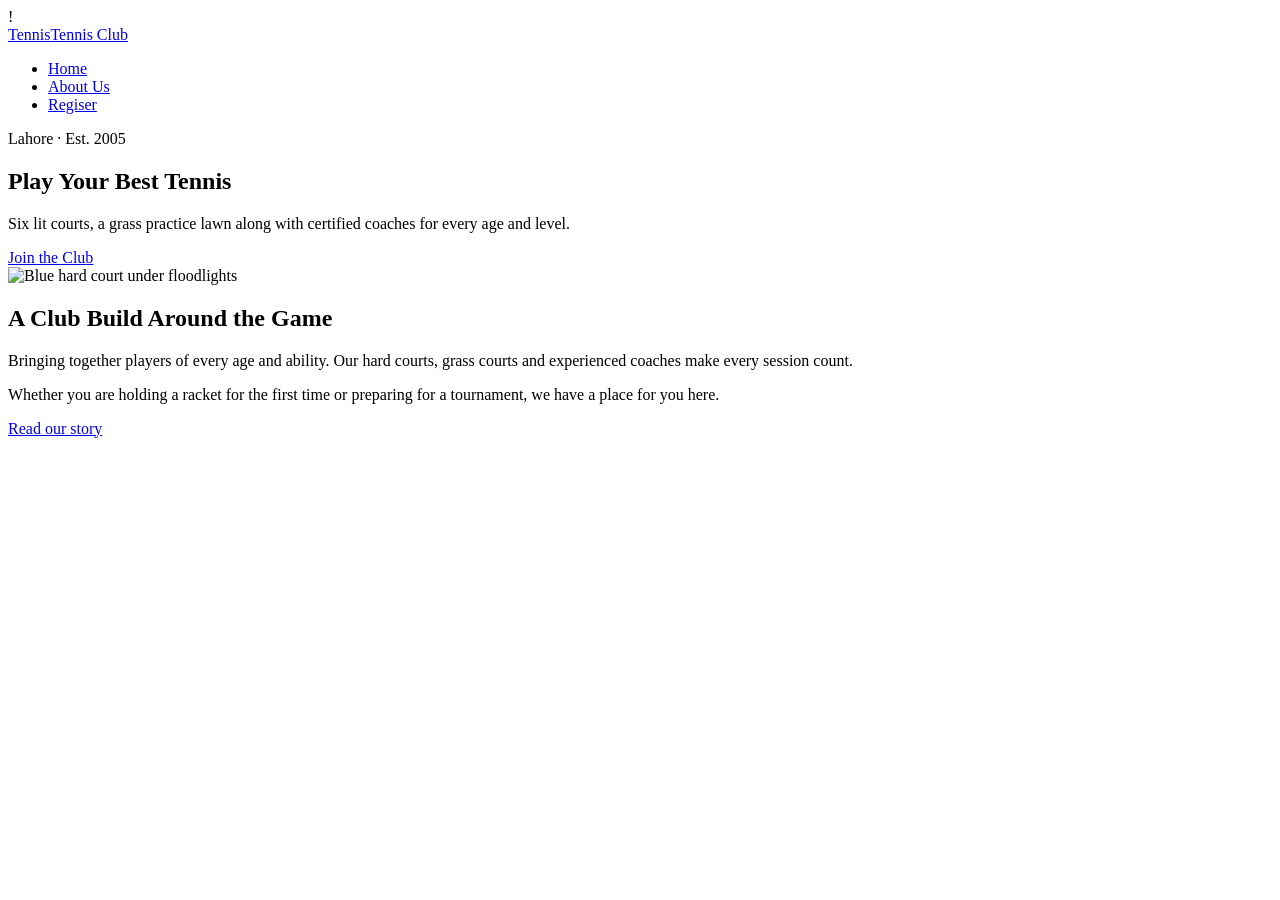
==== index.html @ 44fdbeac "creating index.html. Added headings, a few paragraphs along with an image to show the court. Also ad" ====
!<!DOCTYPE html>
<html lang = "eng">
<head>
    <meta charset = "UFT-8">
    <meta name = "viewport" content = "width=device-width, initial-scale = 1.0">
    <title>Tennis Club | Home</title>
    <link rel = "stylesheet" href = "css/home.css">
</head>
<body>
    
    <header class = "site-header">
	<a class = "logo" href = "index.html">Tennis<span>Tennis Club</span></a>
	<nav class = "main-nav">
	    <ul>
	    <li><a href = "index.html">Home</a></li>
	    <li><a href = "about.html">About Us</a></li>
	    <li><a href = "register.html">Regiser</a></li>
	    </ul>
	</nav>
    </header>
    
    <section>
	<div>
	    <p class>Lahore &middot; Est. 2005</p>
	    <h1> Play Your Best Tennis</h1>
	    <p> Six lit courts, a grass practice lawn along with certified coaches for every age and level.</p>
	    <a href = "register.html">Join the Club</a>
	</div>
    </section>

    <main>
    	<section>
    		<div>
    			<img src="images/court-head.png" alt="Blue hard court under floodlights">
    		</div>
		<div>
		    <h2>A Club Build Around the Game</h2>
		    <p> Bringing together players of every age and ability. Our hard courts, grass courts and experienced coaches make every session count.</p>
		    <p> Whether you are holding a racket for the first time or preparing for a tournament, we have a place for you here.</p>
		    <p><a href = "about.html">Read our story</a>
		</div>
    	</section>
    </main>

</body>

</html>
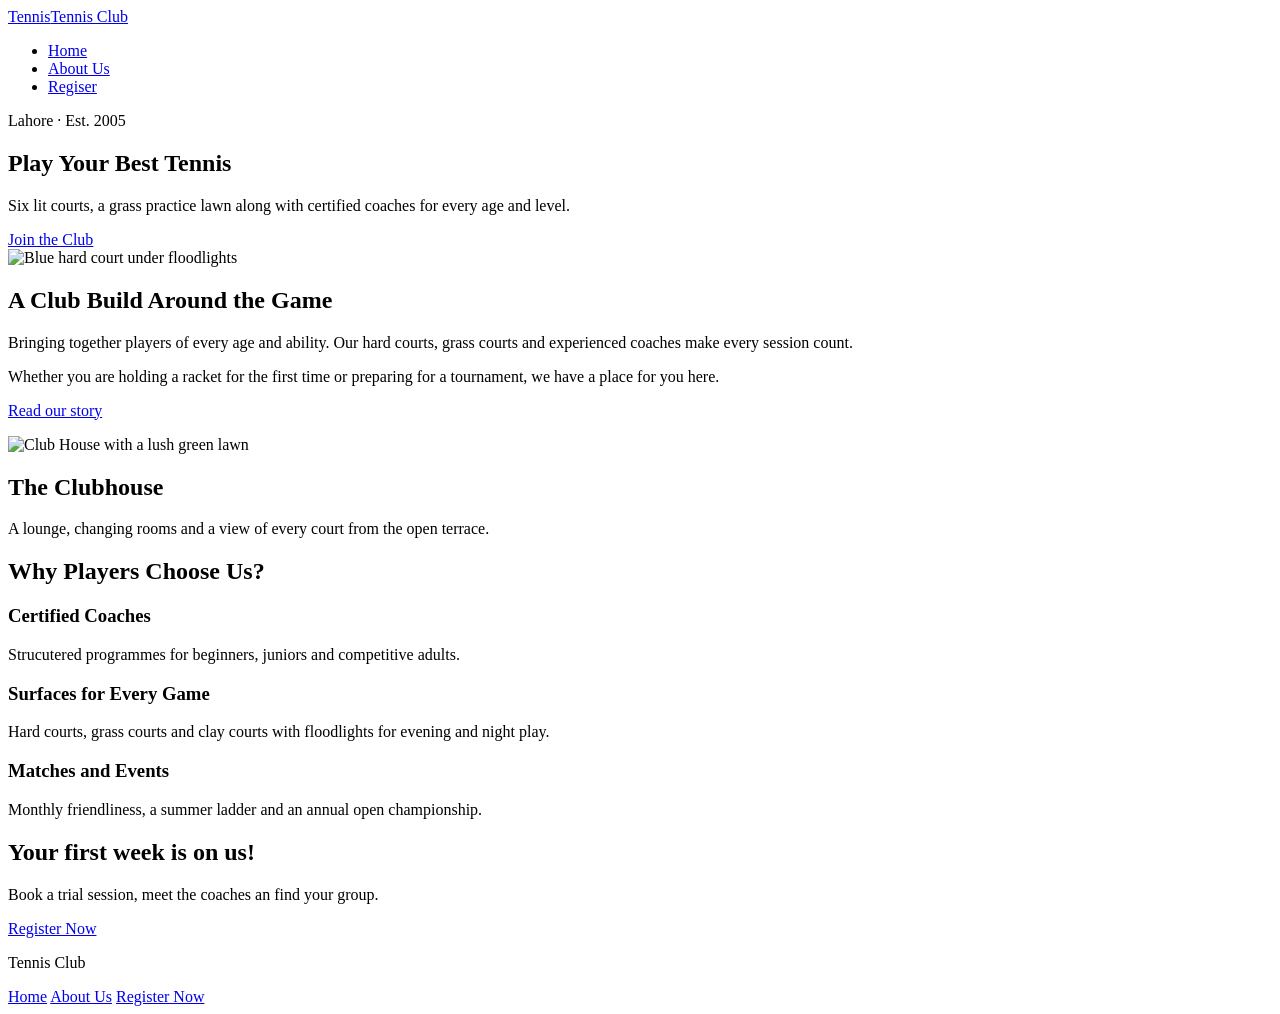
==== commit 2afec225: "finished index.html without css classes. Added a footer and further details on the home page along w" ====
--- a/index.html
+++ b/index.html
@@ -1,4 +1,4 @@
-!<!DOCTYPE html>
+<!DOCTYPE html>
 <html lang = "eng">
 <head>
     <meta charset = "UFT-8">
@@ -40,7 +40,48 @@
 		    <p><a href = "about.html">Read our story</a>
 		</div>
     	</section>
+
+	<section>
+	    <img src="images/clubhouse.html" alt="Club House with a lush green lawn">
+	    <div>
+		    <h2>The Clubhouse</h2>
+		    <p>A lounge, changing rooms and a view of every court from the open terrace.</p>
+	    </div>
+	</section>
+
+	<section>
+	    <h2>Why Players Choose Us?</h2>
+	    <div>
+		    <article>
+			    <h3>Certified Coaches</h3>
+			    <p>Strucutered programmes for beginners, juniors and competitive adults.</p>
+		    </article>
+		    <article>
+			    <h3>Surfaces for Every Game</h3>
+			    <p>Hard courts, grass courts and clay courts with floodlights for evening and night play.</p>
+		    </article>
+		    <article>
+			    <h3>Matches and Events</h3>
+			    <p>Monthly friendliness, a summer ladder and an annual open championship.</p>
+		    </article>
+	    </div>
+	</section>
+
+	<section>
+	    <h2>Your first week is on us!</h2>
+	    <p>Book a trial session, meet the coaches an find your group.</p>
+	    <a href = "register.html">Register Now</a>
+	</section>
     </main>
+
+    <footer>
+	<p>Tennis Club</p>
+	<nav>
+	    <a href = "index.html">Home</a>
+	    <a href = "about.html">About Us</a>
+	    <a href = "register.html">Register Now</a>
+	</nav>
+    </footer>
 
 </body>
 
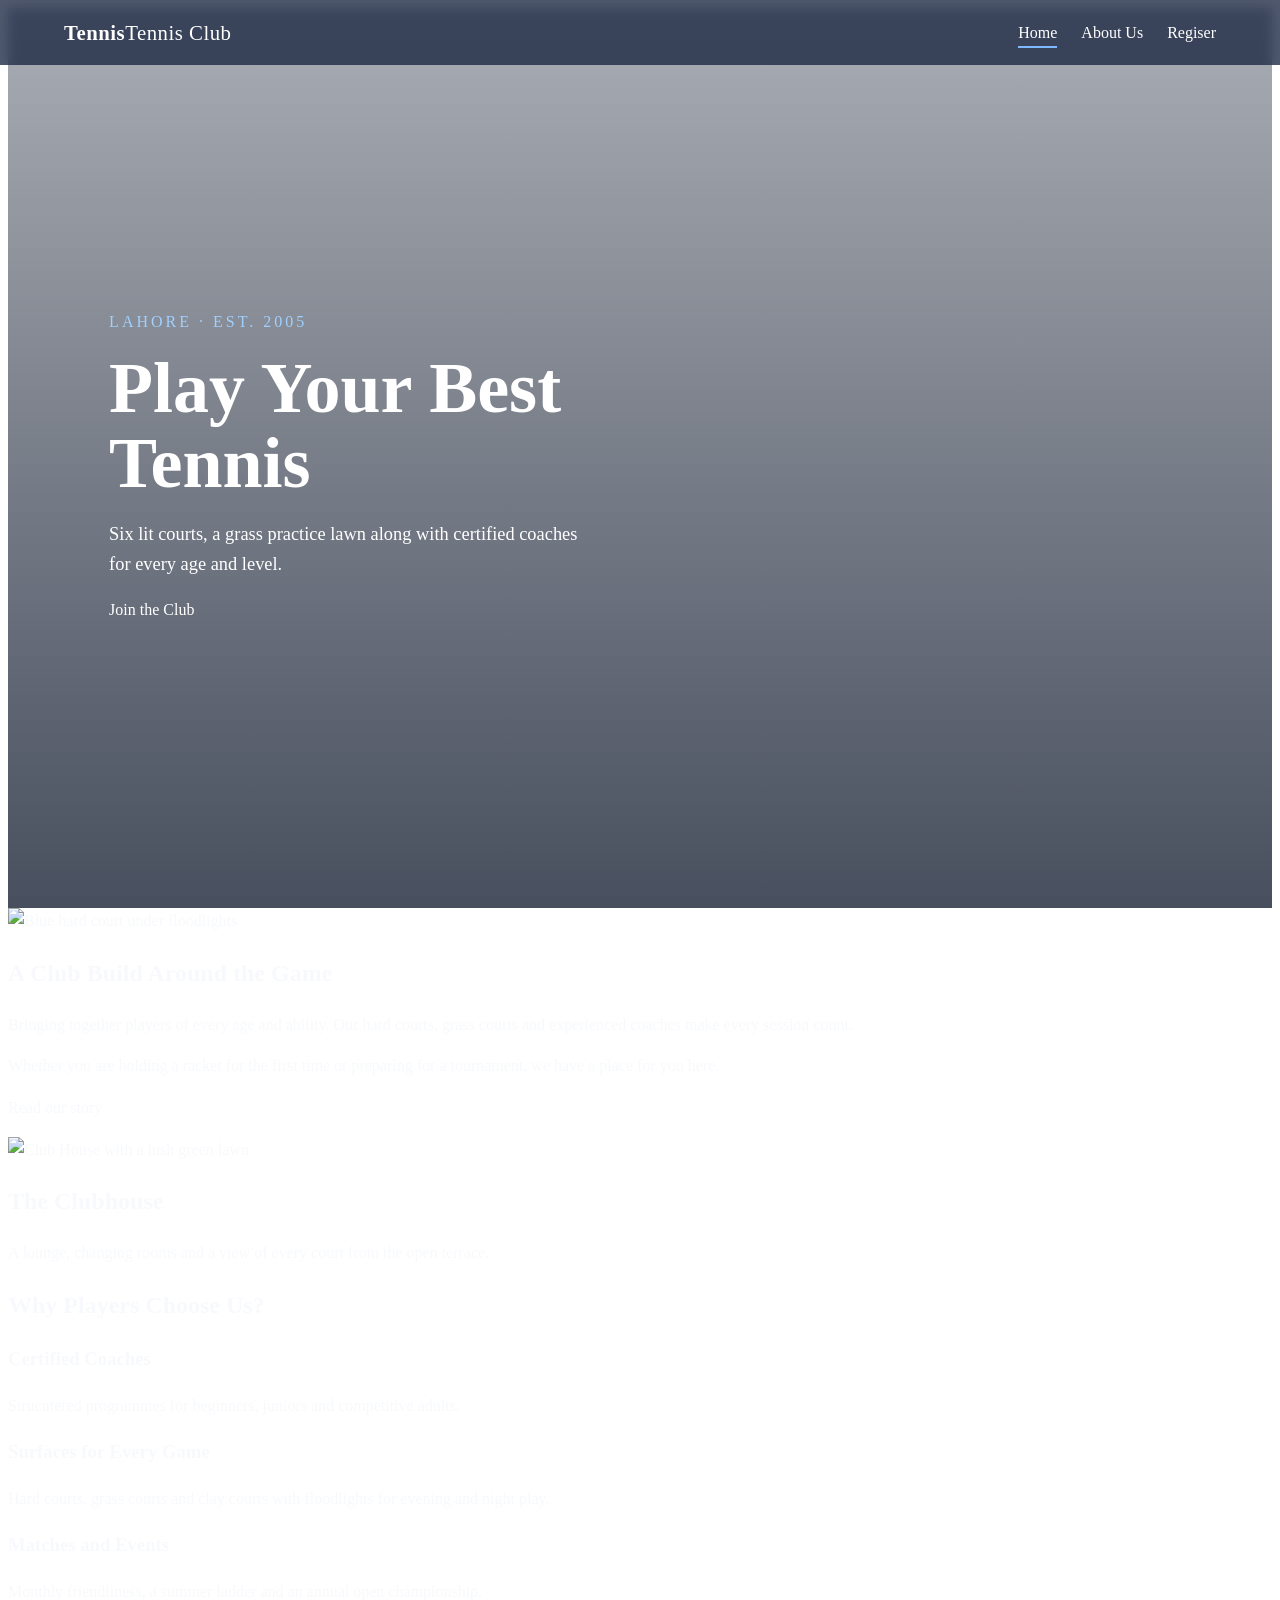
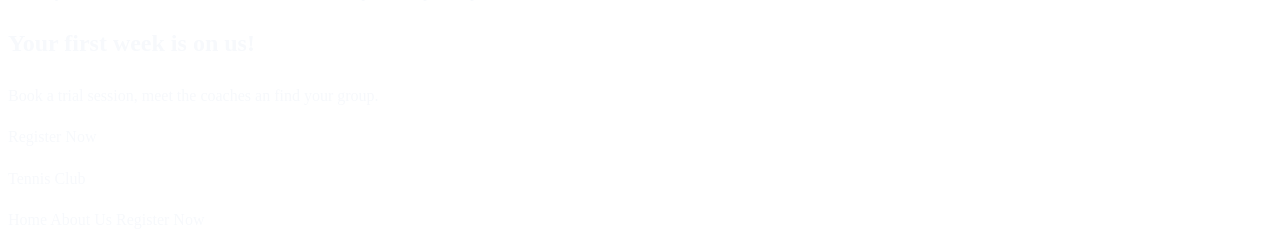
==== commit c8af50d4: "started working on home.css which is paired with index.html. Added classes for the header along with" ====
--- a/index.html
+++ b/index.html
@@ -12,18 +12,18 @@
 	<a class = "logo" href = "index.html">Tennis<span>Tennis Club</span></a>
 	<nav class = "main-nav">
 	    <ul>
-	    <li><a href = "index.html">Home</a></li>
+	    <li><a href = "index.html" class = "active">Home</a></li>
 	    <li><a href = "about.html">About Us</a></li>
 	    <li><a href = "register.html">Regiser</a></li>
 	    </ul>
 	</nav>
     </header>
     
-    <section>
-	<div>
-	    <p class>Lahore &middot; Est. 2005</p>
+    <section class = "hero">
+	<div class="hero-content">
+	    <p class="eyebrow">Lahore &middot; Est. 2005</p>
 	    <h1> Play Your Best Tennis</h1>
-	    <p> Six lit courts, a grass practice lawn along with certified coaches for every age and level.</p>
+	    <p class = "hero-text"> Six lit courts, a grass practice lawn along with certified coaches for every age and level.</p>
 	    <a href = "register.html">Join the Club</a>
 	</div>
     </section>
--- a/css/home.css
+++ b/css/home.css
@@ -0,0 +1,124 @@
+:root {
+    --court-blue = #1f6fd1;
+    --court-green: #2e8B57;
+    --ink: #14213d;
+    --paper: #f7f9fc;
+}
+
+* {
+    box-sizing: border-box;    
+}
+
+body {
+    margin: 0
+    font-family:: "Segoe UI", Roboto, Arial, sans-serif;
+    color: var(--paper);
+    line-height: 1.6;
+}
+
+img {
+    display: block;
+    max-width: 100%;
+}
+
+a {
+    color: var(--court-blue);
+    text-decoration: none;
+}
+
+.site-header {
+    position: fixed;
+    top: 0;
+    left: 0;
+    right: 0;
+    z-index: 10;
+    display: flex;
+    justify-content: space-between;
+    align-items: center;
+    padding: 1rem 5%;
+    background: rgba(20, 33, 61, 0.75);
+    backdrop-filter: blur(6px);
+    color: ##FFF;
+}
+
+.logo {
+    color: #fff;
+    font-size: 1.3rem;
+    font-weight: 700;
+    letter-spacing: 0.5px;
+}
+
+.logo span {
+    font-weight: 300;
+}
+
+.main-nav ul {
+    display: flex;
+    gap: 1.5rem;
+    list-style: none;
+    margin: 0;
+    padding: 0;
+}
+
+.main-nav a {
+    color: #fff;
+    padding: 0.3rem 0;
+    border-bottom: 2px solid transparent;
+    transition: border-color 0.3s;
+}
+
+.main-nav a:hover,
+.main-nav a.active {
+    border-color: #7fb8ff;
+}
+
+
+.hero {
+    min-height: 100vh;
+    display: flex;
+    align-items: center;
+    padding: 0 8%;
+    color: #fff;
+    background:
+    linear-gradient(rgba(10, 20, 40, 0.35), rgba(10, 20, 40, 0.75)),
+    url("../images/court-night.png") center / cover fixed;
+}
+
+.hero-content {
+    max-width: 640px;
+    animation: slowRise 1.4s ease-out both;
+}
+
+.eyebrow {
+    text-transform: uppercase;
+    letter-spacing: 3px;
+    font-size = 0.85rem;
+    color: #9fd0ff;
+}
+
+.hero h1 {
+    font-size: clamp(2.5rem, 6vw, 4.5rem);
+    line-height: 1.05;
+    margin: 0.3rem 0 1rem;;
+}
+
+.hero-text {
+    font-size: 1.15rem;
+    max-width: 52ch;
+}
+
+.btn {
+    display: inline-block;
+    margin-top: 1.5rem;
+    padding: 0.9rem 2rem;
+    border-radius: 40px;
+    background: var(--court-blue);
+    color: #fff;
+    box-shafow: 0 8px 20px rgba(31, 111, 209, 0.4);
+    transition: transform 0.2s, box-shadow 0.2s;
+}
+
+.btn:hover {
+    trasnform: translateY(-3px);
+    box-shadow: 0 12px 26px rgba(31, 111, 209, 0.55);
+}
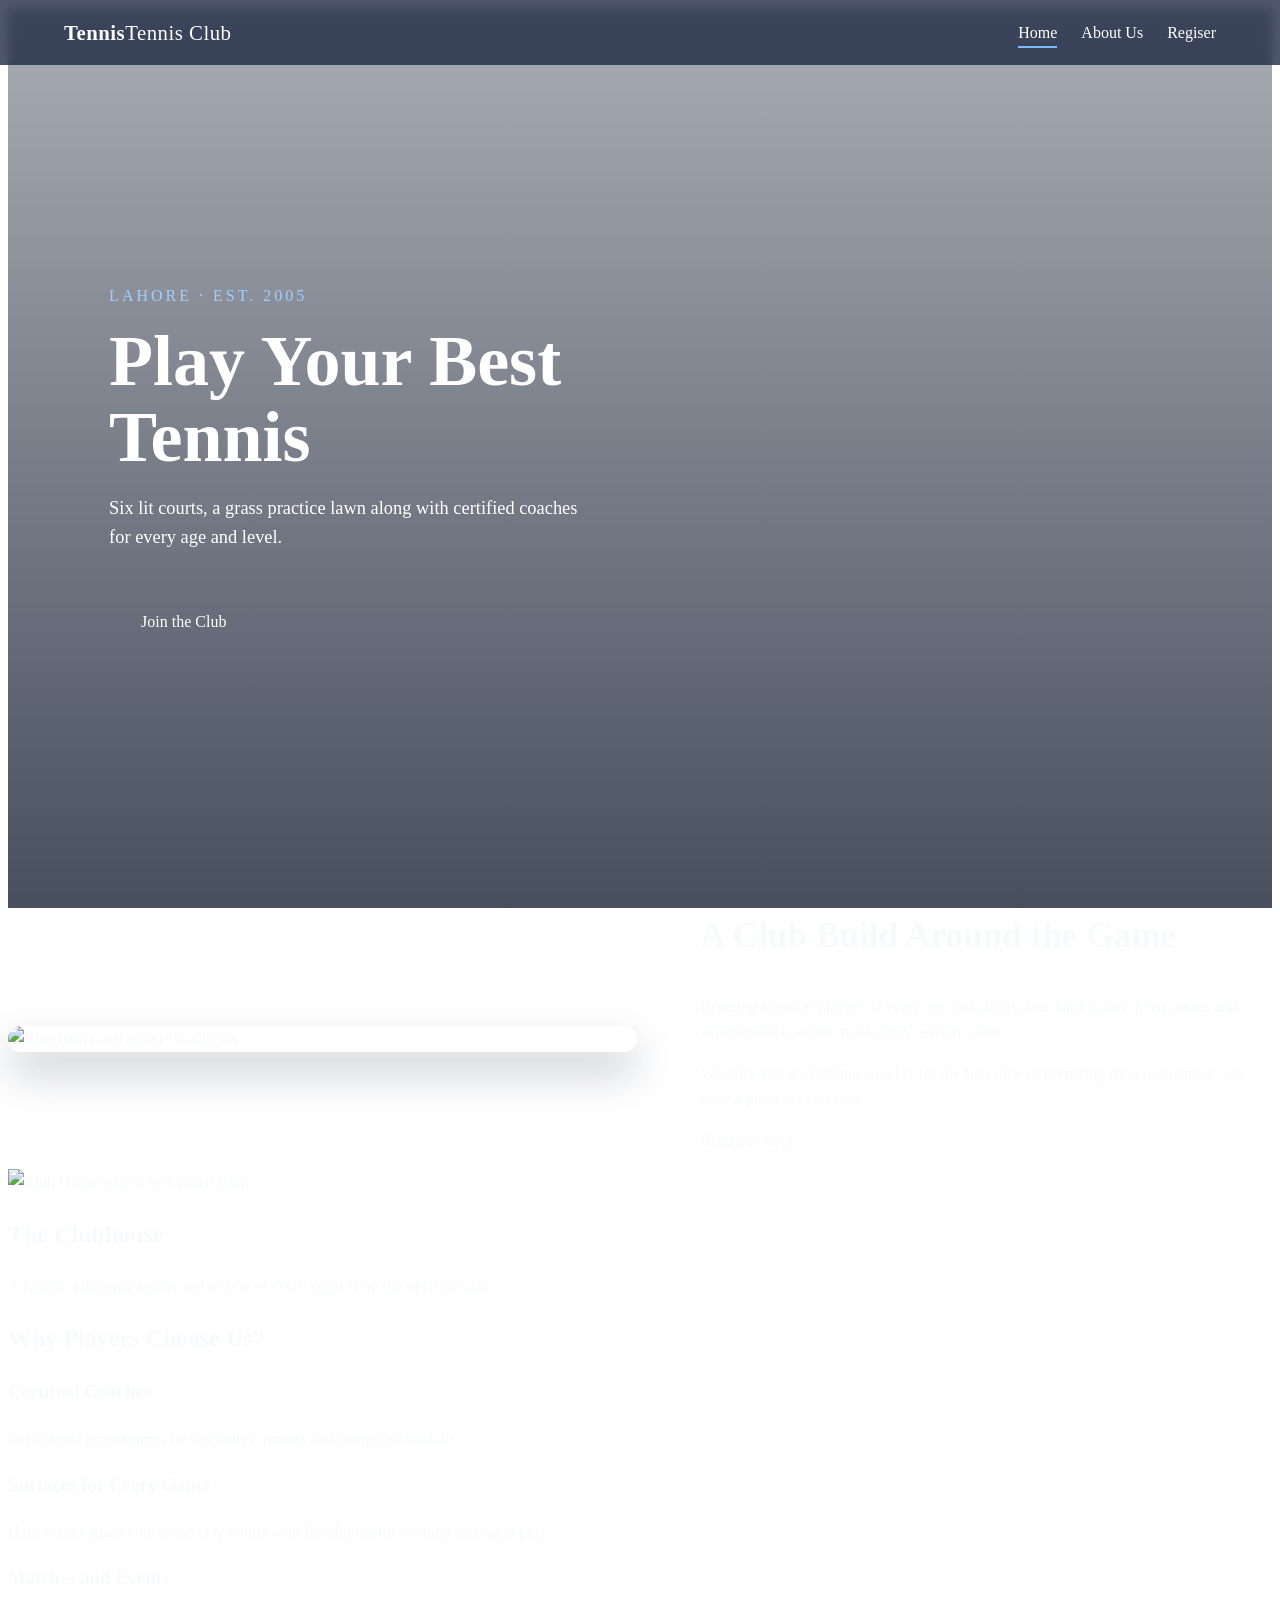
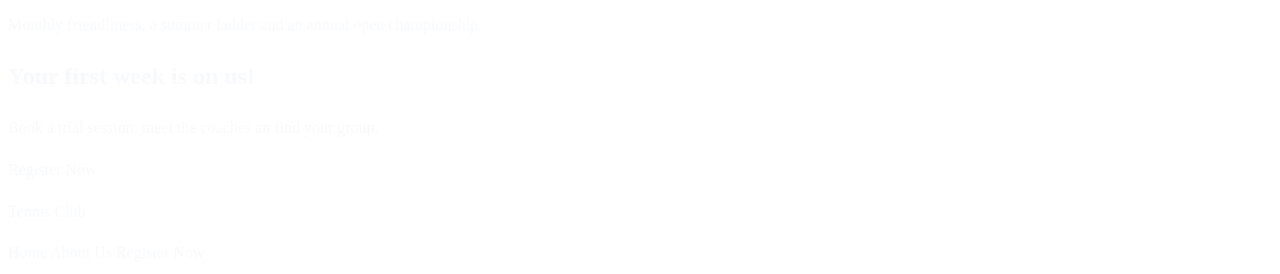
==== commit 01aae1a0: "added classes for the intro section of the page" ====
--- a/index.html
+++ b/index.html
@@ -24,16 +24,16 @@
 	    <p class="eyebrow">Lahore &middot; Est. 2005</p>
 	    <h1> Play Your Best Tennis</h1>
 	    <p class = "hero-text"> Six lit courts, a grass practice lawn along with certified coaches for every age and level.</p>
-	    <a href = "register.html">Join the Club</a>
+	    <a class = "btn" href = "register.html">Join the Club</a>
 	</div>
     </section>
 
     <main>
-    	<section>
-    		<div>
+    	<section class = "intro reveal" id = "welcome">
+    		<div class = "intro-image">
     			<img src="images/court-head.png" alt="Blue hard court under floodlights">
     		</div>
-		<div>
+		<div class = "intro-text">
 		    <h2>A Club Build Around the Game</h2>
 		    <p> Bringing together players of every age and ability. Our hard courts, grass courts and experienced coaches make every session count.</p>
 		    <p> Whether you are holding a racket for the first time or preparing for a tournament, we have a place for you here.</p>
--- a/css/home.css
+++ b/css/home.css
@@ -122,3 +122,23 @@
     trasnform: translateY(-3px);
     box-shadow: 0 12px 26px rgba(31, 111, 209, 0.55);
 }
+
+
+.intro {
+    display: grid;
+    grid-template-columns: 1.1fr 1fr;
+    gap: 4rem;
+    align-items: center;
+    padding: 6 rem 8%;
+}
+
+.intro-image img {
+    width: 100%;
+    border-radius: 16px;
+    box-shadow: 0 20px 40px rgba(20, 33, 61, 0.25);
+}
+
+.intro-text h2 {
+    font-size: 2.2rem;
+    margin-top: 0;
+}
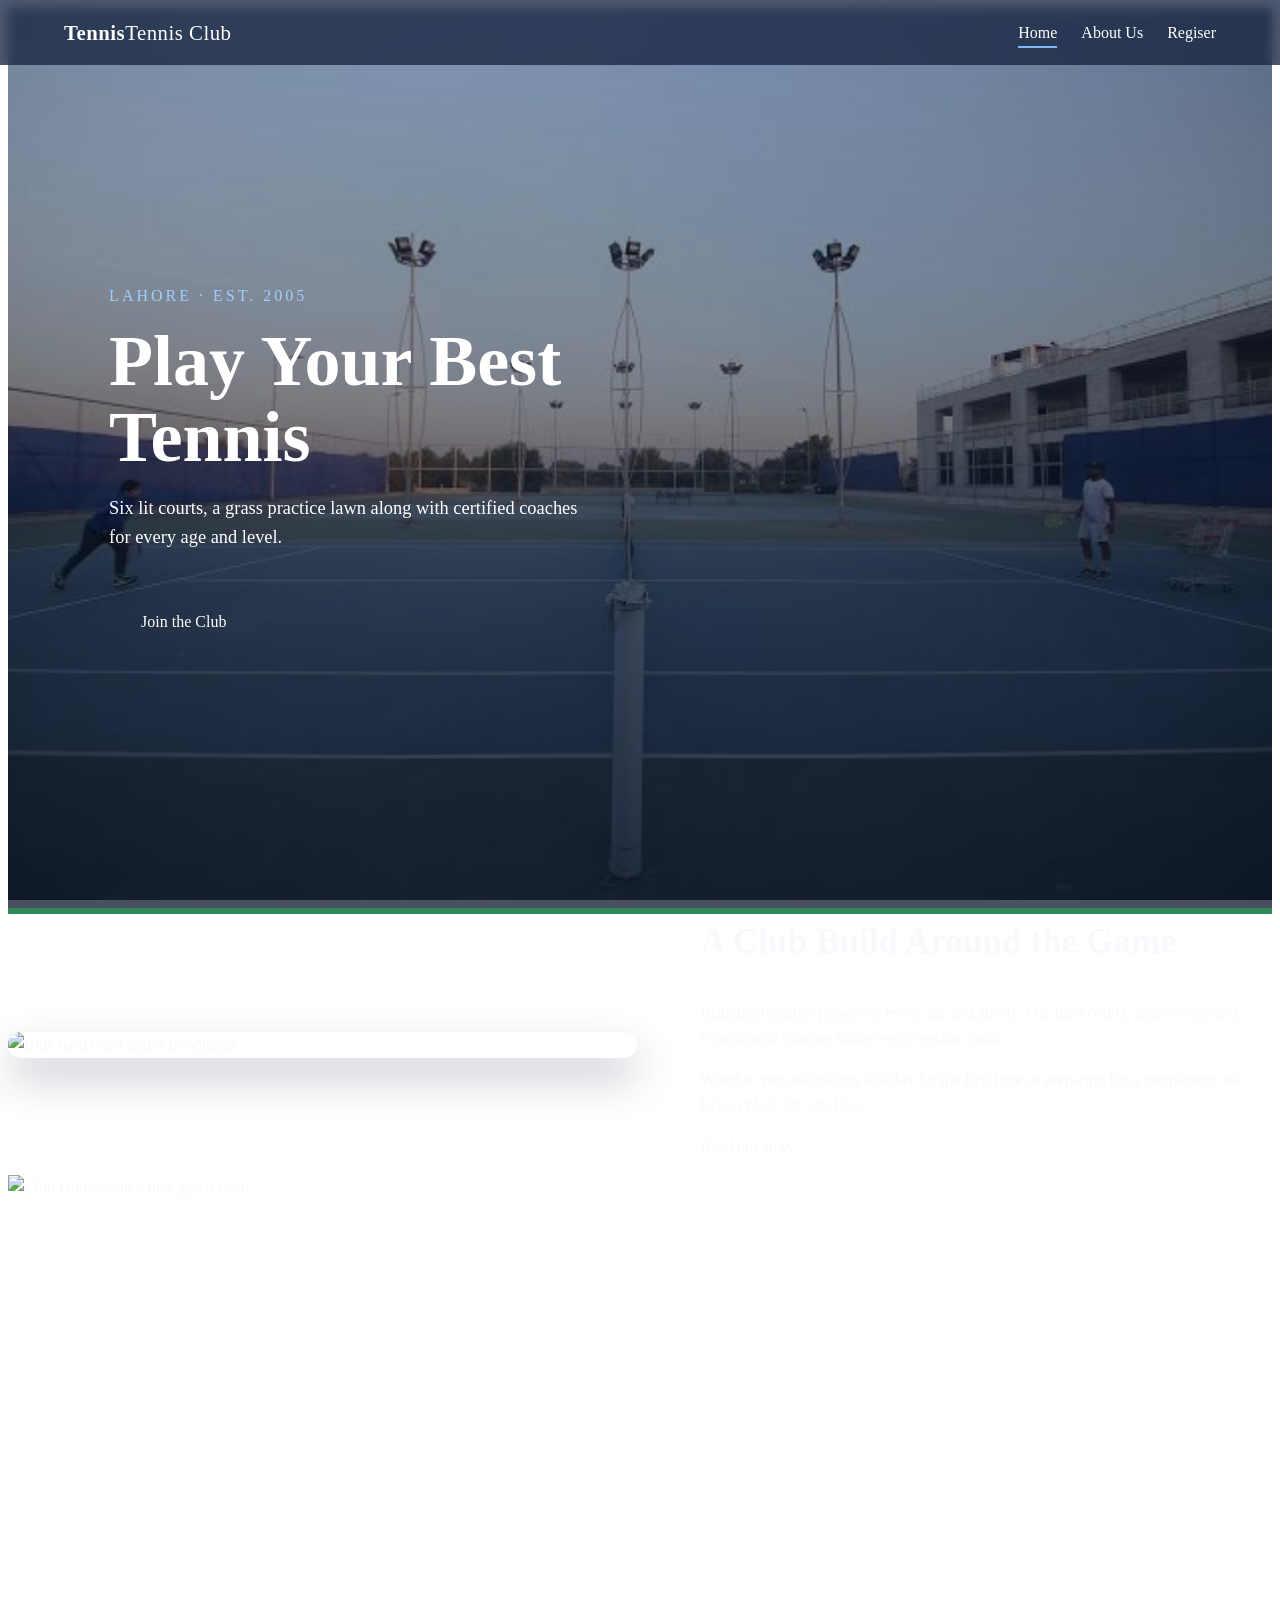
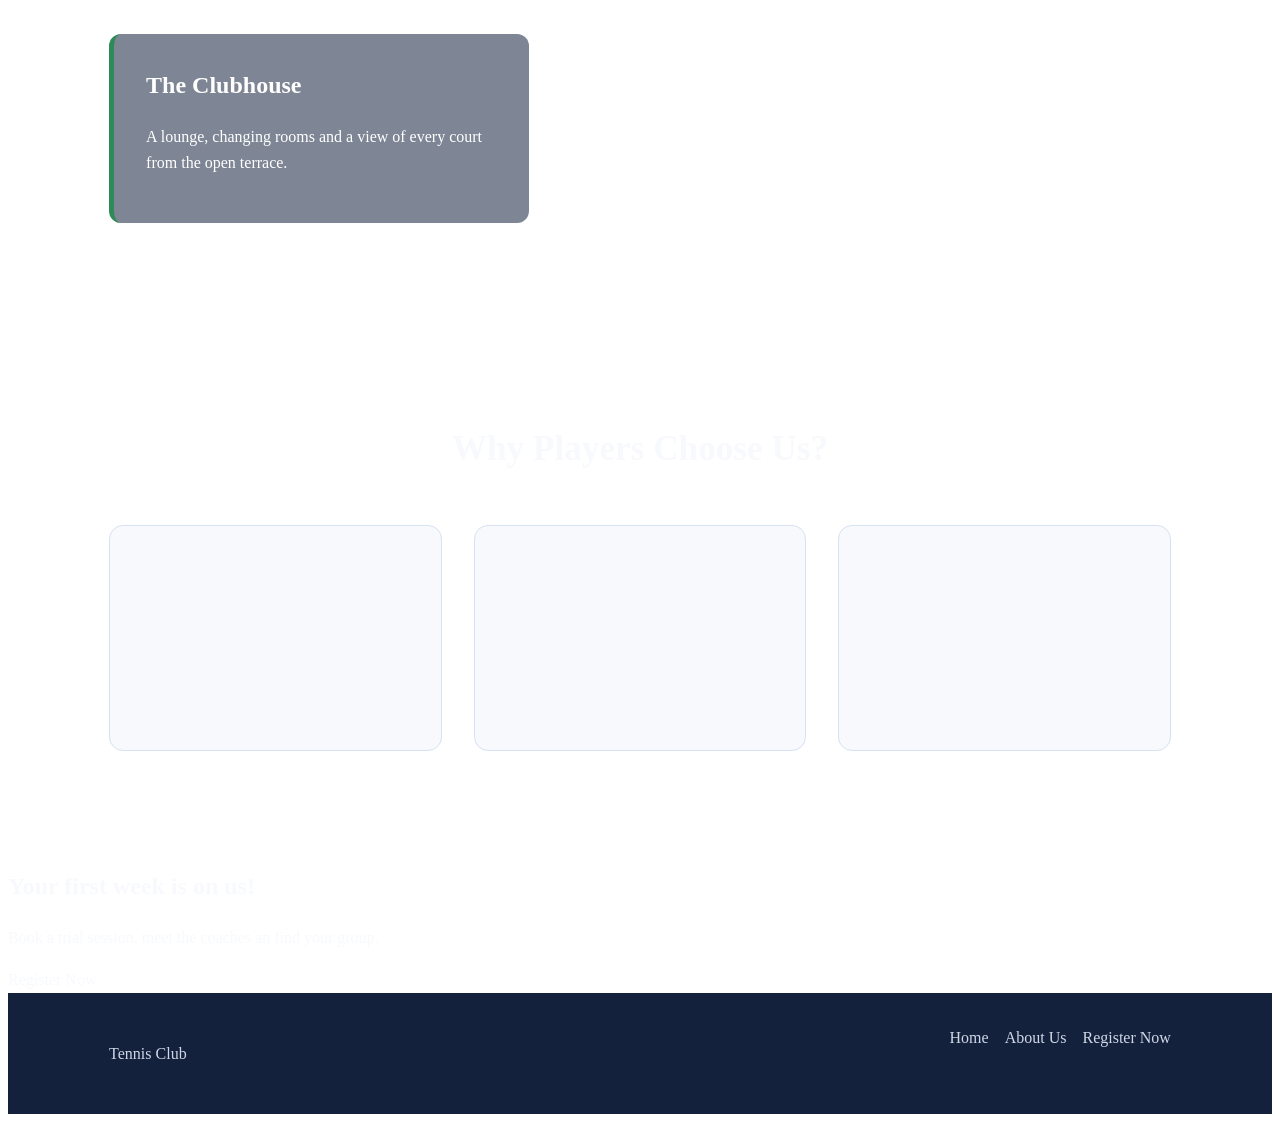
==== commit af253900: "added images folder" ====
--- a/index.html
+++ b/index.html
@@ -41,26 +41,26 @@
 		</div>
     	</section>
 
-	<section>
+	<section class = "full-band">
 	    <img src="images/clubhouse.html" alt="Club House with a lush green lawn">
-	    <div>
+	    <div class = "band-caption reveal">
 		    <h2>The Clubhouse</h2>
 		    <p>A lounge, changing rooms and a view of every court from the open terrace.</p>
 	    </div>
 	</section>
 
-	<section>
-	    <h2>Why Players Choose Us?</h2>
-	    <div>
-		    <article>
+	<section class = "features">
+	    <h2 class = "reveal">Why Players Choose Us?</h2>
+	    <div class = "feature-grid">
+		    <article class = "feature-card reveal">
 			    <h3>Certified Coaches</h3>
 			    <p>Strucutered programmes for beginners, juniors and competitive adults.</p>
 		    </article>
-		    <article>
+		    <article class = "feature-card reveal">
 			    <h3>Surfaces for Every Game</h3>
 			    <p>Hard courts, grass courts and clay courts with floodlights for evening and night play.</p>
 		    </article>
-		    <article>
+		    <article class = "feature-card reveal">
 			    <h3>Matches and Events</h3>
 			    <p>Monthly friendliness, a summer ladder and an annual open championship.</p>
 		    </article>
--- a/css/home.css
+++ b/css/home.css
@@ -142,3 +142,97 @@
     font-size: 2.2rem;
     margin-top: 0;
 }
+
+#welcome {
+    border-top: 6px solid var(--court-green);
+}
+
+
+.full-band {
+    position: relative;
+    height: 80vh;
+    overflow: hidden;
+}
+
+.full-band img {
+    width: 100%;
+    height: 100%;
+    object-fit: cover;
+}
+
+.band-caption {
+    position: absolute;
+    left: 8%;
+    bottom: 10%;
+    max-width: 420px;
+    padding: 2rem;
+    border-radius: 12px;
+    border-left: 5px solid var(--court-green);
+    background: rgba(20, 33, 61, 0.55);
+    color: #fff;
+}
+
+.band-caption h2 {
+    margin-top: 0;
+}
+
+
+.features {
+    padding: 6rem 8%;
+    background: #fff;
+}
+
+.features > h2 {
+    text-align: center;
+    font-size: 2.2rem;
+}
+
+.feature-grid {
+    display: grid;
+    grid-template-columns: repeat(auto-fit, minmax(240px, 1fr));
+    gap: 2rem;
+    margin-top: 3rem;
+}
+
+.feature-card {
+    padding: 2rem;
+    border: 1px solid #d6e2f3;
+    border-radius: 14px;
+    background: var(--paper);
+    transition: transform 0.3s, box-shadow 0.3s;
+}
+
+.feature-card:hover {
+    transform: translateY(-8px);
+    box-shadow: 0 16px 30px rgba(20, 33, 61, 0.12);
+}
+
+
+.cta {
+    padding: 6rem 8%;
+    text-align: center;
+    color: #fff;
+    background: linear-gradient(135deg, var(--court-blue), var(--court-green));
+}
+
+.cta .btn {
+    background: #fff;
+    color: var(--ink);
+}
+
+
+footer {
+    display: flex;
+    justify-content: space-between;
+    flex-wrap: wrap;
+    gap: 1rem;
+    padding: 2rem 8%;
+    background: var(--ink);
+    color: #cfd8e6;
+}
+
+footer nav {
+    display: flex;
+    flex-wrap: wrap;
+    gap: 1rem;
+}
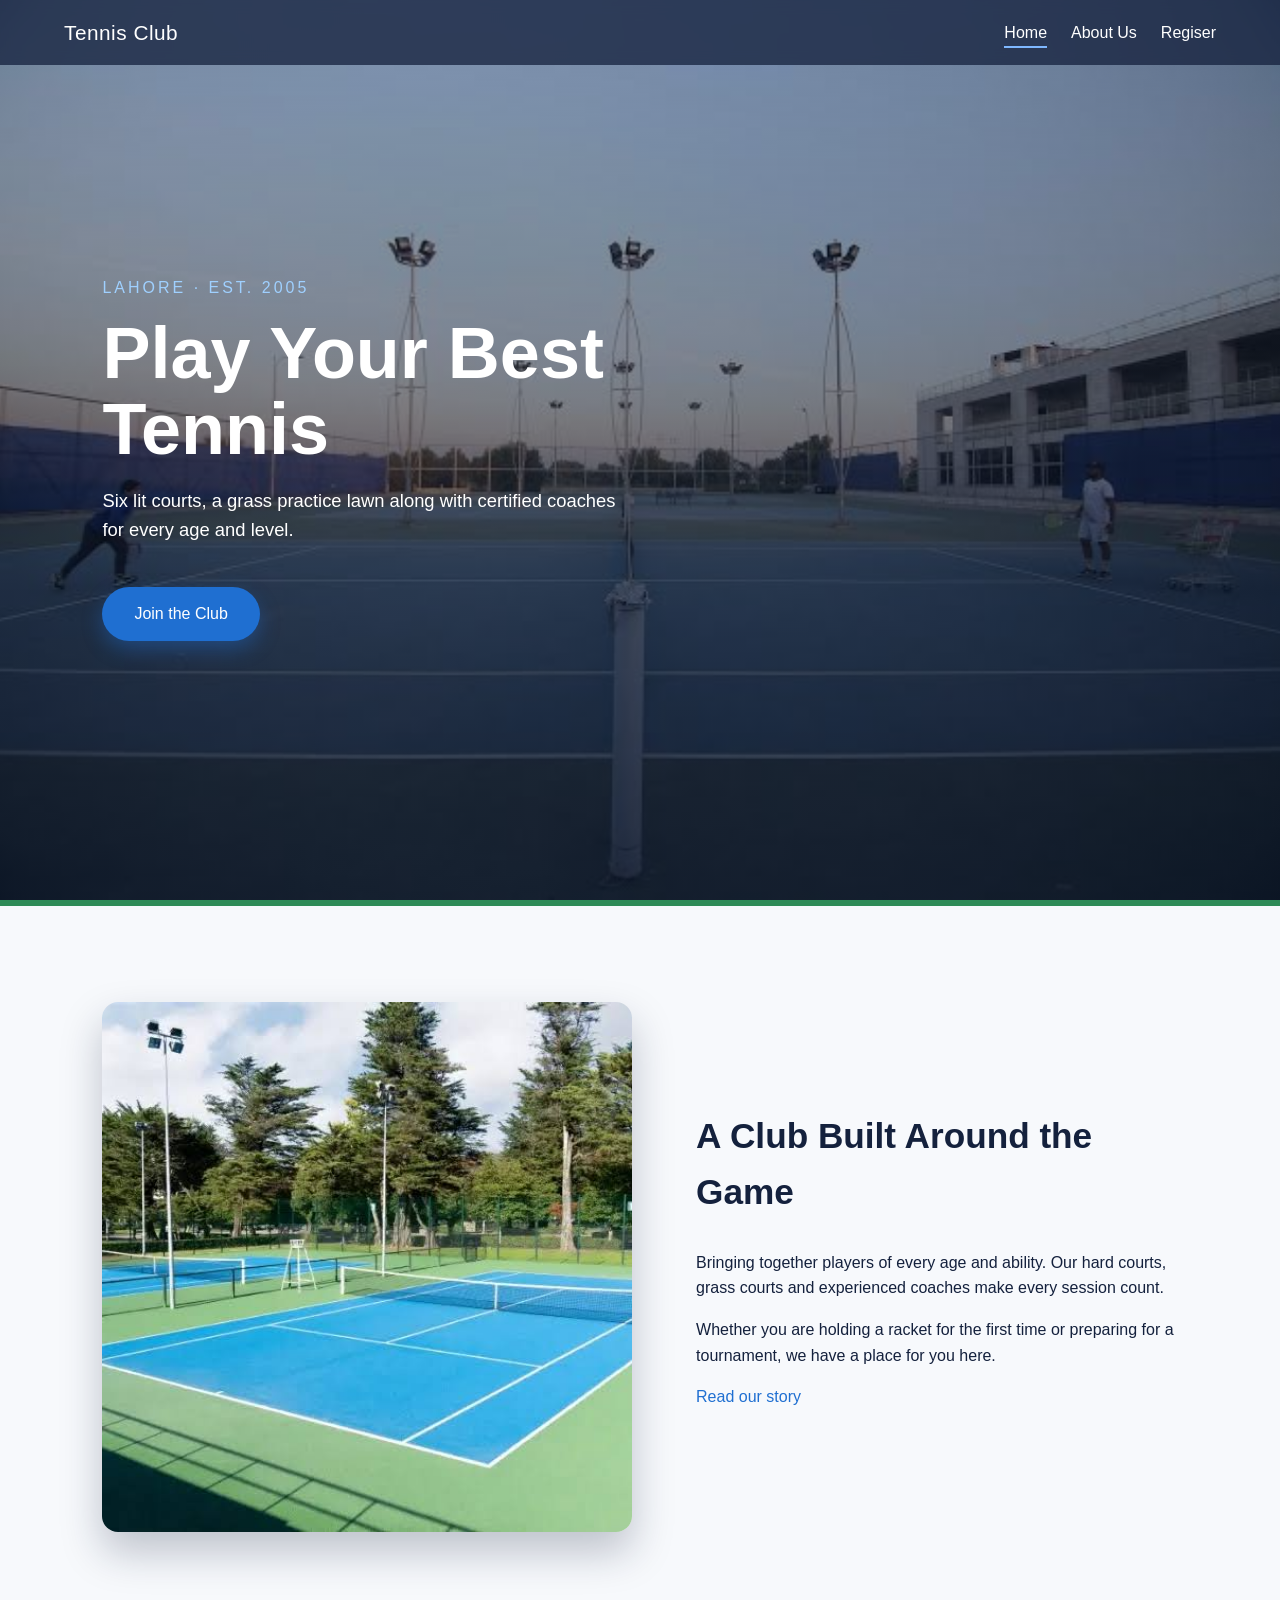
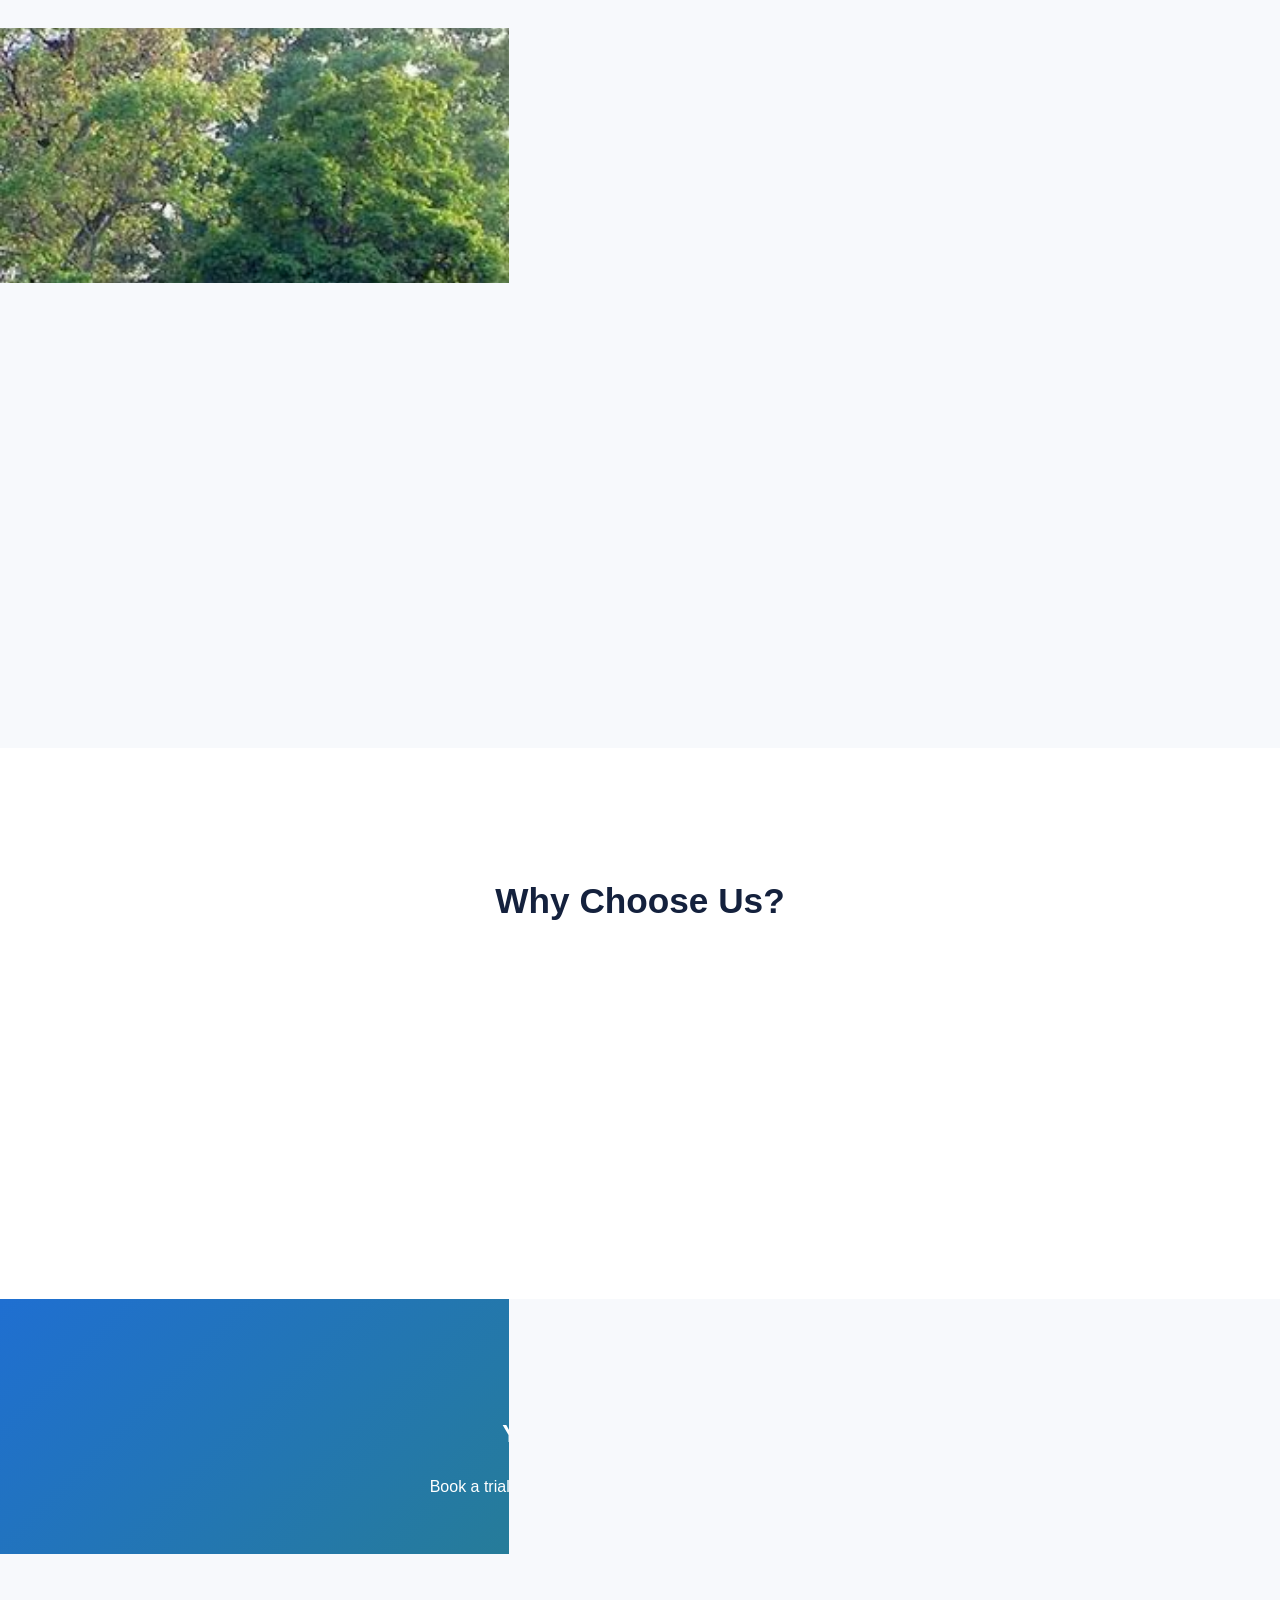
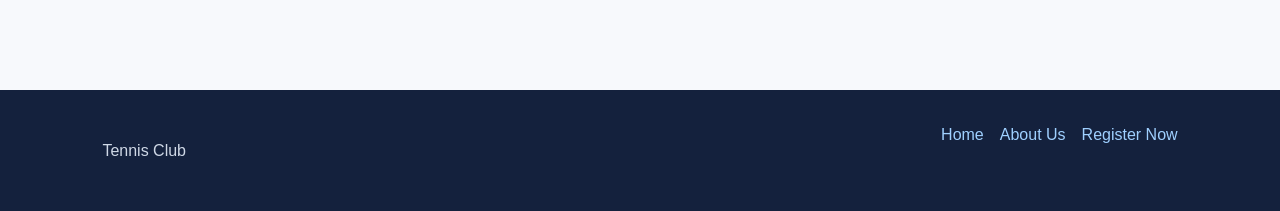
==== commit 74a0aea4: "debugged index.html home.css for text colors and images not showing up" ====
--- a/index.html
+++ b/index.html
@@ -9,7 +9,7 @@
 <body>
     
     <header class = "site-header">
-	<a class = "logo" href = "index.html">Tennis<span>Tennis Club</span></a>
+	<a class = "logo" href = "index.html"><span>Tennis Club</span></a>
 	<nav class = "main-nav">
 	    <ul>
 	    <li><a href = "index.html" class = "active">Home</a></li>
@@ -31,10 +31,10 @@
     <main>
     	<section class = "intro reveal" id = "welcome">
     		<div class = "intro-image">
-    			<img src="images/court-head.png" alt="Blue hard court under floodlights">
+    			<img src="images/court-hard.png" alt="Blue hard court under floodlights">
     		</div>
 		<div class = "intro-text">
-		    <h2>A Club Build Around the Game</h2>
+		    <h2>A Club Built Around the Game</h2>
 		    <p> Bringing together players of every age and ability. Our hard courts, grass courts and experienced coaches make every session count.</p>
 		    <p> Whether you are holding a racket for the first time or preparing for a tournament, we have a place for you here.</p>
 		    <p><a href = "about.html">Read our story</a>
@@ -42,16 +42,16 @@
     	</section>
 
 	<section class = "full-band">
-	    <img src="images/clubhouse.html" alt="Club House with a lush green lawn">
+	    <img src="images/clubhouse.png" alt="Club House with a lush green lawn">
 	    <div class = "band-caption reveal">
 		    <h2>The Clubhouse</h2>
 		    <p>A lounge, changing rooms and a view of every court from the open terrace.</p>
 	    </div>
 	</section>
 
-	<section class = "features">
-	    <h2 class = "reveal">Why Players Choose Us?</h2>
-	    <div class = "feature-grid">
+	<section class="features">
+	    <h2 class="reveal">Why Choose Us?</h2>
+	    <div class="feature-grid">
 		    <article class = "feature-card reveal">
 			    <h3>Certified Coaches</h3>
 			    <p>Strucutered programmes for beginners, juniors and competitive adults.</p>
@@ -67,10 +67,10 @@
 	    </div>
 	</section>
 
-	<section>
+	<section class = "cta reveal">
 	    <h2>Your first week is on us!</h2>
-	    <p>Book a trial session, meet the coaches an find your group.</p>
-	    <a href = "register.html">Register Now</a>
+	    <p>Book a trial session, meet the coaches and find your group.</p>
+	    <a class = "btn" href = "register.html">Register Now</a>
 	</section>
     </main>
 
--- a/css/home.css
+++ b/css/home.css
@@ -1,5 +1,5 @@
 :root {
-    --court-blue = #1f6fd1;
+    --court-blue: #1f6fd1;
     --court-green: #2e8B57;
     --ink: #14213d;
     --paper: #f7f9fc;
@@ -10,9 +10,10 @@
 }
 
 body {
-    margin: 0
-    font-family:: "Segoe UI", Roboto, Arial, sans-serif;
-    color: var(--paper);
+    margin: 0;
+    font-family: "Segoe UI", Roboto, Arial, sans-serif;
+    color: var(--ink);
+    background: var(--paper);
     line-height: 1.6;
 }
 
@@ -38,7 +39,7 @@
     padding: 1rem 5%;
     background: rgba(20, 33, 61, 0.75);
     backdrop-filter: blur(6px);
-    color: ##FFF;
+    color: #fff;
 }
 
 .logo {
@@ -80,8 +81,8 @@
     padding: 0 8%;
     color: #fff;
     background:
-    linear-gradient(rgba(10, 20, 40, 0.35), rgba(10, 20, 40, 0.75)),
-    url("../images/court-night.png") center / cover fixed;
+	linear-gradient(rgba(10, 20, 40, 0.35), rgba(10, 20, 40, 0.75)),
+	url("../images/court-night.png") center / cover fixed;
 }
 
 .hero-content {
@@ -99,7 +100,7 @@
 .hero h1 {
     font-size: clamp(2.5rem, 6vw, 4.5rem);
     line-height: 1.05;
-    margin: 0.3rem 0 1rem;;
+    margin: 0.3rem 0 1rem;
 }
 
 .hero-text {
@@ -114,12 +115,12 @@
     border-radius: 40px;
     background: var(--court-blue);
     color: #fff;
-    box-shafow: 0 8px 20px rgba(31, 111, 209, 0.4);
+    box-shadow: 0 8px 20px rgba(31, 111, 209, 0.4);
     transition: transform 0.2s, box-shadow 0.2s;
 }
 
 .btn:hover {
-    trasnform: translateY(-3px);
+    transform: translateY(-3px);
     box-shadow: 0 12px 26px rgba(31, 111, 209, 0.55);
 }
 
@@ -129,7 +130,7 @@
     grid-template-columns: 1.1fr 1fr;
     gap: 4rem;
     align-items: center;
-    padding: 6 rem 8%;
+    padding: 6rem 8%;
 }
 
 .intro-image img {
@@ -236,3 +237,74 @@
     flex-wrap: wrap;
     gap: 1rem;
 }
+
+footer a {
+    color: #9fd0ff;
+}
+
+
+@supports (animation-timeline: view()) {
+    .reveal {
+	animation: rise linear both;
+	animation-timeline: view();
+	animation-range: entry 0% cover 40%;
+    }
+}
+
+@keyframes rise {
+    from {
+	opacity: 0;
+	transform: translateY(60px);
+    }
+    to {
+	opacity: 1;
+	transform: none;
+    }
+}
+
+@keyframes slowRise {
+    from {
+	opacity: 0;
+	transform: translateY(30px);
+    }
+    to {
+	opacity: 1;
+	transform: none;
+    }
+}
+
+@media (prefers-reduced-motion: reduce) {
+    * {
+	animation: none !important;
+    }
+}
+
+@media (max-width: 800px) {
+    .site-header {
+	flex-direction: column;
+	gap: -0.5rem;
+    }
+
+    .main-nav ul {
+	flex-wrap: wrap;
+	justify-content: center;
+	gap: 0.8rem;
+    }
+
+    .intro {
+	grid-template-columns: 1fr;
+	gap: 2rem;
+	padding: 4rem 6%;
+    }
+
+    .hero {
+	background-attachment: scroll;
+    }
+
+    .band-caption {
+	left: 5%;
+	right: 5%;
+	bottom: 5%;
+	max-width: none;
+    }
+}
